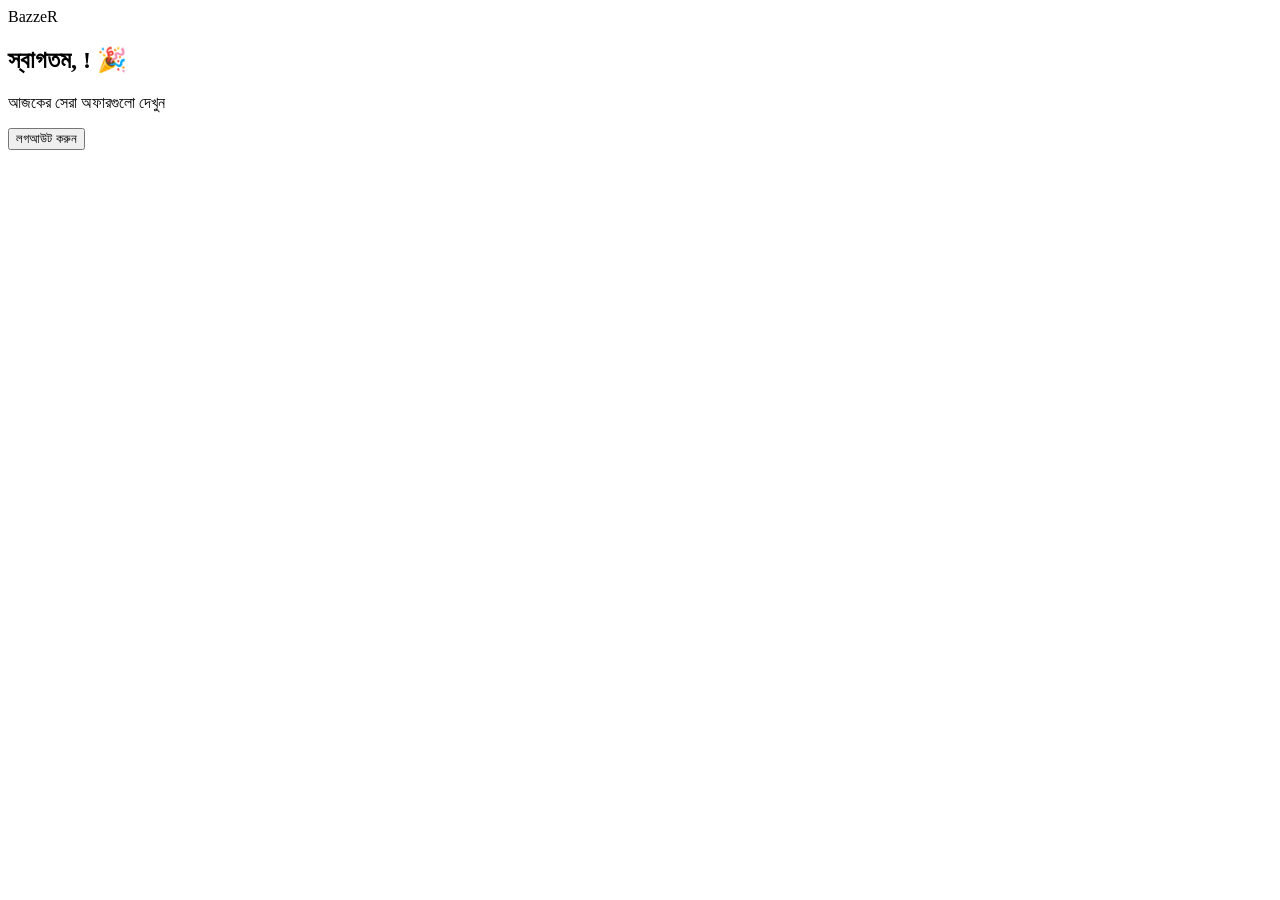
==== home.html @ 2259bf6a "Create home.html" ====
<!DOCTYPE html>
<html lang="bn">
<head>
    <meta charset="UTF-8">
    <meta name="viewport" content="width=device-width, initial-scale=1.0, viewport-fit=cover">
    <title>BazzeR - হোম</title>
    <link rel="stylesheet" href="home.css">
</head>
<body>
    <div class="app-container">
        <!-- হেডার -->
        <div class="header">
            <div class="logo-small">Bazze<span>R</span></div>
            <div class="user-info" id="userInfo"></div>
        </div>
        
        <!-- ওয়েলকাম -->
        <div class="welcome-card">
            <h2>স্বাগতম, <span id="userName"></span>! 🎉</h2>
            <p>আজকের সেরা অফারগুলো দেখুন</p>
        </div>
        
        <!-- প্রোডাক্ট গ্রিড -->
        <div class="products-grid" id="productsGrid">
            <!-- প্রোডাক্ট গুলো JS দিয়ে আসবে -->
        </div>
        
        <!-- লগআউট বাটন -->
        <button class="logout-btn" id="logoutBtn">লগআউট করুন</button>
    </div>
    
    <script src="home.js"></script>
</body>
</html>
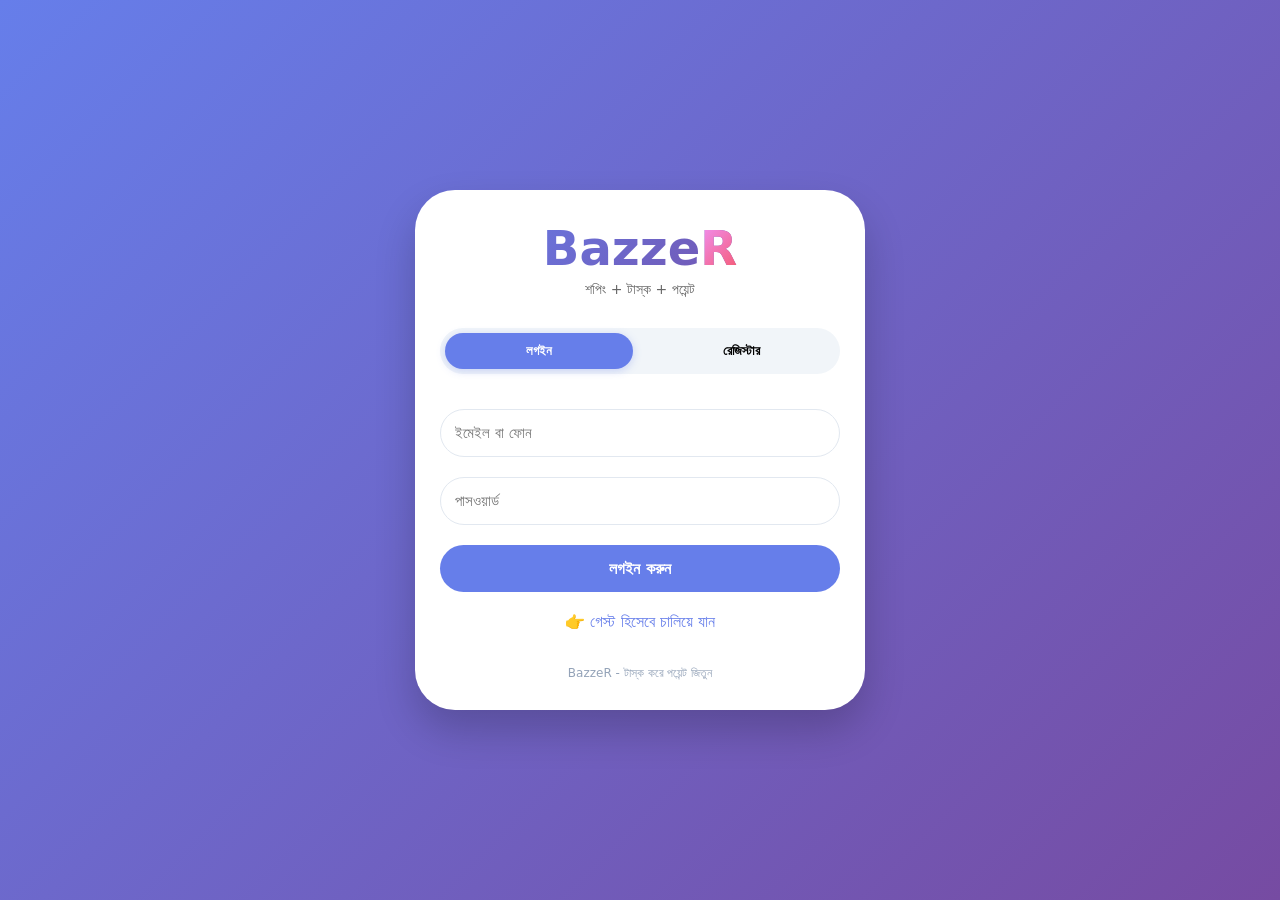
==== commit 70c3a199: "Update home.html" ====
--- a/home.html
+++ b/home.html
@@ -7,28 +7,100 @@
     <link rel="stylesheet" href="home.css">
 </head>
 <body>
-    <div class="app-container">
-        <!-- হেডার -->
-        <div class="header">
-            <div class="logo-small">Bazze<span>R</span></div>
-            <div class="user-info" id="userInfo"></div>
+<div class="app">
+    <div class="header">
+        <div class="logo">Bazze<span>R</span></div>
+        <div class="points" id="pointsHeader">⭐ 0</div>
+    </div>
+
+    <div class="bottom-nav">
+        <div class="nav-item active" data-page="home">🏠 হোম</div>
+        <div class="nav-item" data-page="earn">💰 আয় করুন</div>
+        <div class="nav-item" data-page="market">🛍️ মার্কেট</div>
+        <div class="nav-item" data-page="profile">👤 প্রোফাইল</div>
+        <div class="nav-item" data-page="settings">⚙️ সেটিংস</div>
+    </div>
+
+    <div class="page-container">
+        <!-- হোম পেজ -->
+        <div id="homePage" class="page active">
+            <div class="card welcome">
+                <h2>স্বাগতম, <span id="welcomeName"></span>!</h2>
+                <p>টাস্ক করে পয়েন্ট জমান, জিনিস কিনুন</p>
+            </div>
+            <div class="card">
+                <h3>📢 স্পেশাল অফার</h3>
+                <div id="offerBanner">আজ দ্বিগুণ পয়েন্ট!</div>
+            </div>
+            <div class="card">
+                <h3>🔥 সেরা সেল অফার</h3>
+                <div id="topSellOffers"></div>
+            </div>
         </div>
-        
-        <!-- ওয়েলকাম -->
-        <div class="welcome-card">
-            <h2>স্বাগতম, <span id="userName"></span>! 🎉</h2>
-            <p>আজকের সেরা অফারগুলো দেখুন</p>
+
+        <!-- আয় করুন (টাস্ক + অ্যাড) -->
+        <div id="earnPage" class="page">
+            <div class="card">
+                <h3>✅ ডেইলি টাস্ক</h3>
+                <div id="taskList"></div>
+                <button id="adminAddTask" class="btn-sm">➕ অ্যাডমিন: টাস্ক যোগ</button>
+            </div>
+            <div class="card">
+                <h3>📺 অ্যাড দেখে পয়েন্ট নিন</h3>
+                <div id="adList"></div>
+                <button id="adminAddAd" class="btn-sm">➕ অ্যাডমিন: অ্যাড যোগ</button>
+            </div>
         </div>
-        
-        <!-- প্রোডাক্ট গ্রিড -->
-        <div class="products-grid" id="productsGrid">
-            <!-- প্রোডাক্ট গুলো JS দিয়ে আসবে -->
+
+        <!-- মার্কেট (সেল ও ক্রয়) -->
+        <div id="marketPage" class="page">
+            <div class="card">
+                <h3>🛒 সেল অফার (ইউজারদের)</h3>
+                <div id="sellOffersList"></div>
+                <button id="newSellBtn" class="btn-primary">➕ আমি সেল করব</button>
+            </div>
+            <div class="card">
+                <h3>🎁 পয়েন্ট দিয়ে কিনুন</h3>
+                <div id="redeemShop"></div>
+            </div>
         </div>
-        
-        <!-- লগআউট বাটন -->
-        <button class="logout-btn" id="logoutBtn">লগআউট করুন</button>
+
+        <!-- প্রোফাইল -->
+        <div id="profilePage" class="page">
+            <div class="card profile-card">
+                <div id="profilePic" class="profile-pic">😊</div>
+                <input type="text" id="editUsername" placeholder="ইউজারনেম">
+                <textarea id="editBio" placeholder="বায়ো লিখুন..."></textarea>
+                <button id="saveProfileBtn" class="btn-primary">প্রোফাইল সেভ</button>
+            </div>
+            <div class="card">
+                <h3>🤝 রেফারেল</h3>
+                <div id="referralCodeBox" class="ref-box"></div>
+                <button id="shareReferBtn" class="btn-sm">শেয়ার করুন (টাস্ক পয়েন্ট)</button>
+                <input type="text" id="applyReferCode" placeholder="অন্যের রেফার কোড">
+                <button id="useReferBtn" class="btn-sm">কোড ব্যবহার করুন</button>
+            </div>
+            <div class="card">
+                <h3>⭐ আমার পয়েন্ট</h3>
+                <div id="myPoints">0</div>
+                <button id="historyBtn" class="btn-sm">পয়েন্ট হিস্টরি</button>
+            </div>
+        </div>
+
+        <!-- সেটিংস -->
+        <div id="settingsPage" class="page">
+            <div class="card">
+                <h3>🎨 থিম</h3>
+                <button id="darkModeToggle" class="btn-sm">ডার্ক মোড টগল</button>
+            </div>
+            <div class="card">
+                <h3>🔐 প্রাইভেসি</h3>
+                <button id="clearDataBtn" class="btn-sm">সব ডাটা ডিলিট</button>
+                <button id="logoutBtn" class="btn-danger">লগআউট</button>
+            </div>
+        </div>
     </div>
-    
-    <script src="home.js"></script>
+</div>
+<script src="home.js"></script>
 </body>
 </html>
--- a/home.css
+++ b/home.css
@@ -0,0 +1,120 @@
+* {
+    margin: 0;
+    padding: 0;
+    box-sizing: border-box;
+}
+
+body {
+    font-family: 'Segoe UI', sans-serif;
+    background: #f5f5f5;
+}
+
+.app-container {
+    max-width: 500px;
+    margin: 0 auto;
+    background: white;
+    min-height: 100vh;
+    padding: 20px;
+}
+
+.header {
+    display: flex;
+    justify-content: space-between;
+    align-items: center;
+    margin-bottom: 25px;
+    padding-bottom: 15px;
+    border-bottom: 2px solid #f0f0f0;
+}
+
+.logo-small {
+    font-size: 28px;
+    font-weight: 800;
+    background: linear-gradient(135deg, #667eea 0%, #764ba2 100%);
+    -webkit-background-clip: text;
+    background-clip: text;
+    color: transparent;
+}
+
+.logo-small span {
+    background: linear-gradient(135deg, #f093fb 0%, #f5576c 100%);
+    -webkit-background-clip: text;
+    background-clip: text;
+    color: transparent;
+}
+
+.user-info {
+    background: linear-gradient(135deg, #667eea 0%, #764ba2 100%);
+    color: white;
+    padding: 8px 15px;
+    border-radius: 20px;
+    font-size: 14px;
+    font-weight: 600;
+}
+
+.welcome-card {
+    background: linear-gradient(135deg, #667eea 0%, #764ba2 100%);
+    color: white;
+    padding: 25px;
+    border-radius: 25px;
+    margin-bottom: 25px;
+}
+
+.welcome-card h2 {
+    margin-bottom: 8px;
+}
+
+.products-grid {
+    display: grid;
+    grid-template-columns: repeat(2, 1fr);
+    gap: 15px;
+    margin-bottom: 25px;
+}
+
+.product-card {
+    background: white;
+    border-radius: 20px;
+    overflow: hidden;
+    box-shadow: 0 4px 12px rgba(0,0,0,0.08);
+    transition: transform 0.3s;
+    cursor: pointer;
+}
+
+.product-card:hover {
+    transform: translateY(-5px);
+}
+
+.product-img {
+    width: 100%;
+    height: 140px;
+    background: #ddd;
+    object-fit: cover;
+}
+
+.product-card h4 {
+    padding: 12px 12px 5px;
+    font-size: 14px;
+}
+
+.price {
+    padding: 0 12px 12px;
+    color: #667eea;
+    font-weight: bold;
+    font-size: 16px;
+}
+
+.logout-btn {
+    width: 100%;
+    padding: 14px;
+    background: #ff4757;
+    color: white;
+    border: none;
+    border-radius: 15px;
+    font-size: 16px;
+    font-weight: 600;
+    cursor: pointer;
+    transition: background 0.3s;
+}
+
+.logout-btn:hover {
+    background: #ff3838;
+}
